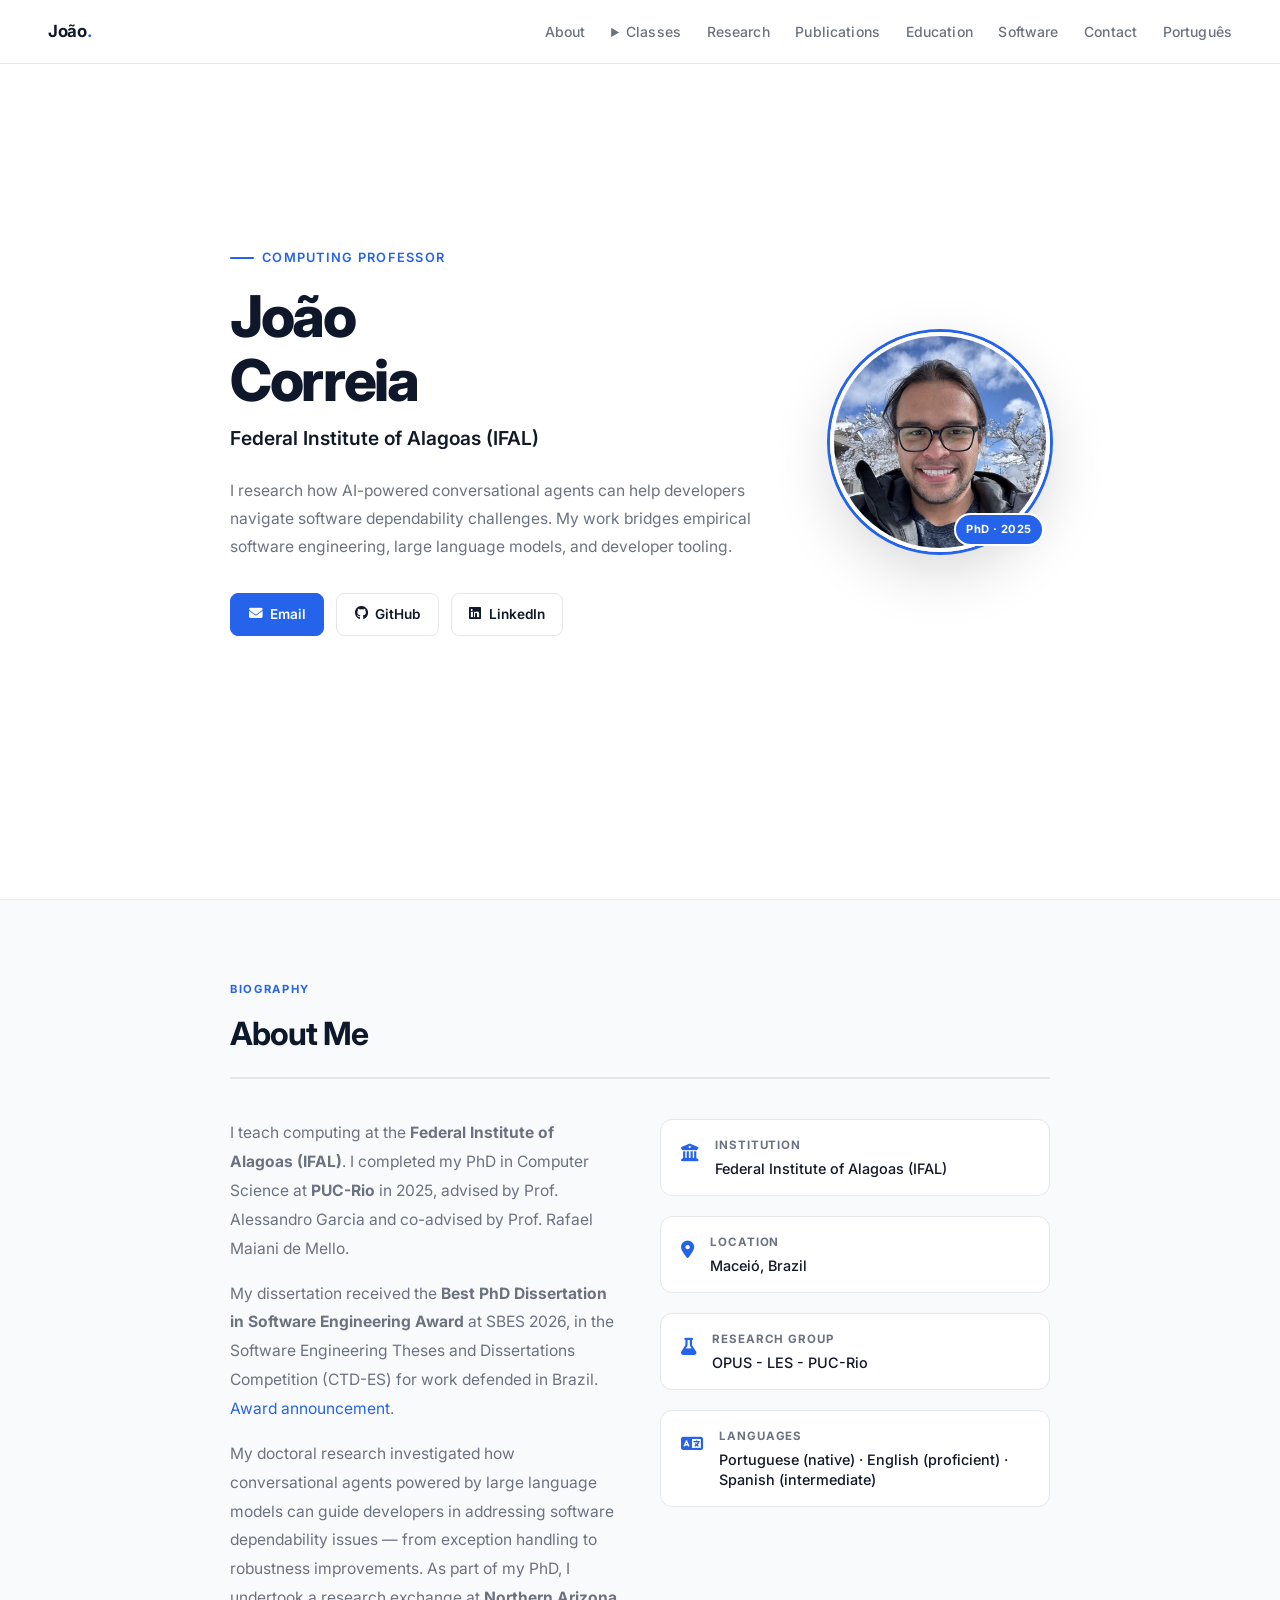
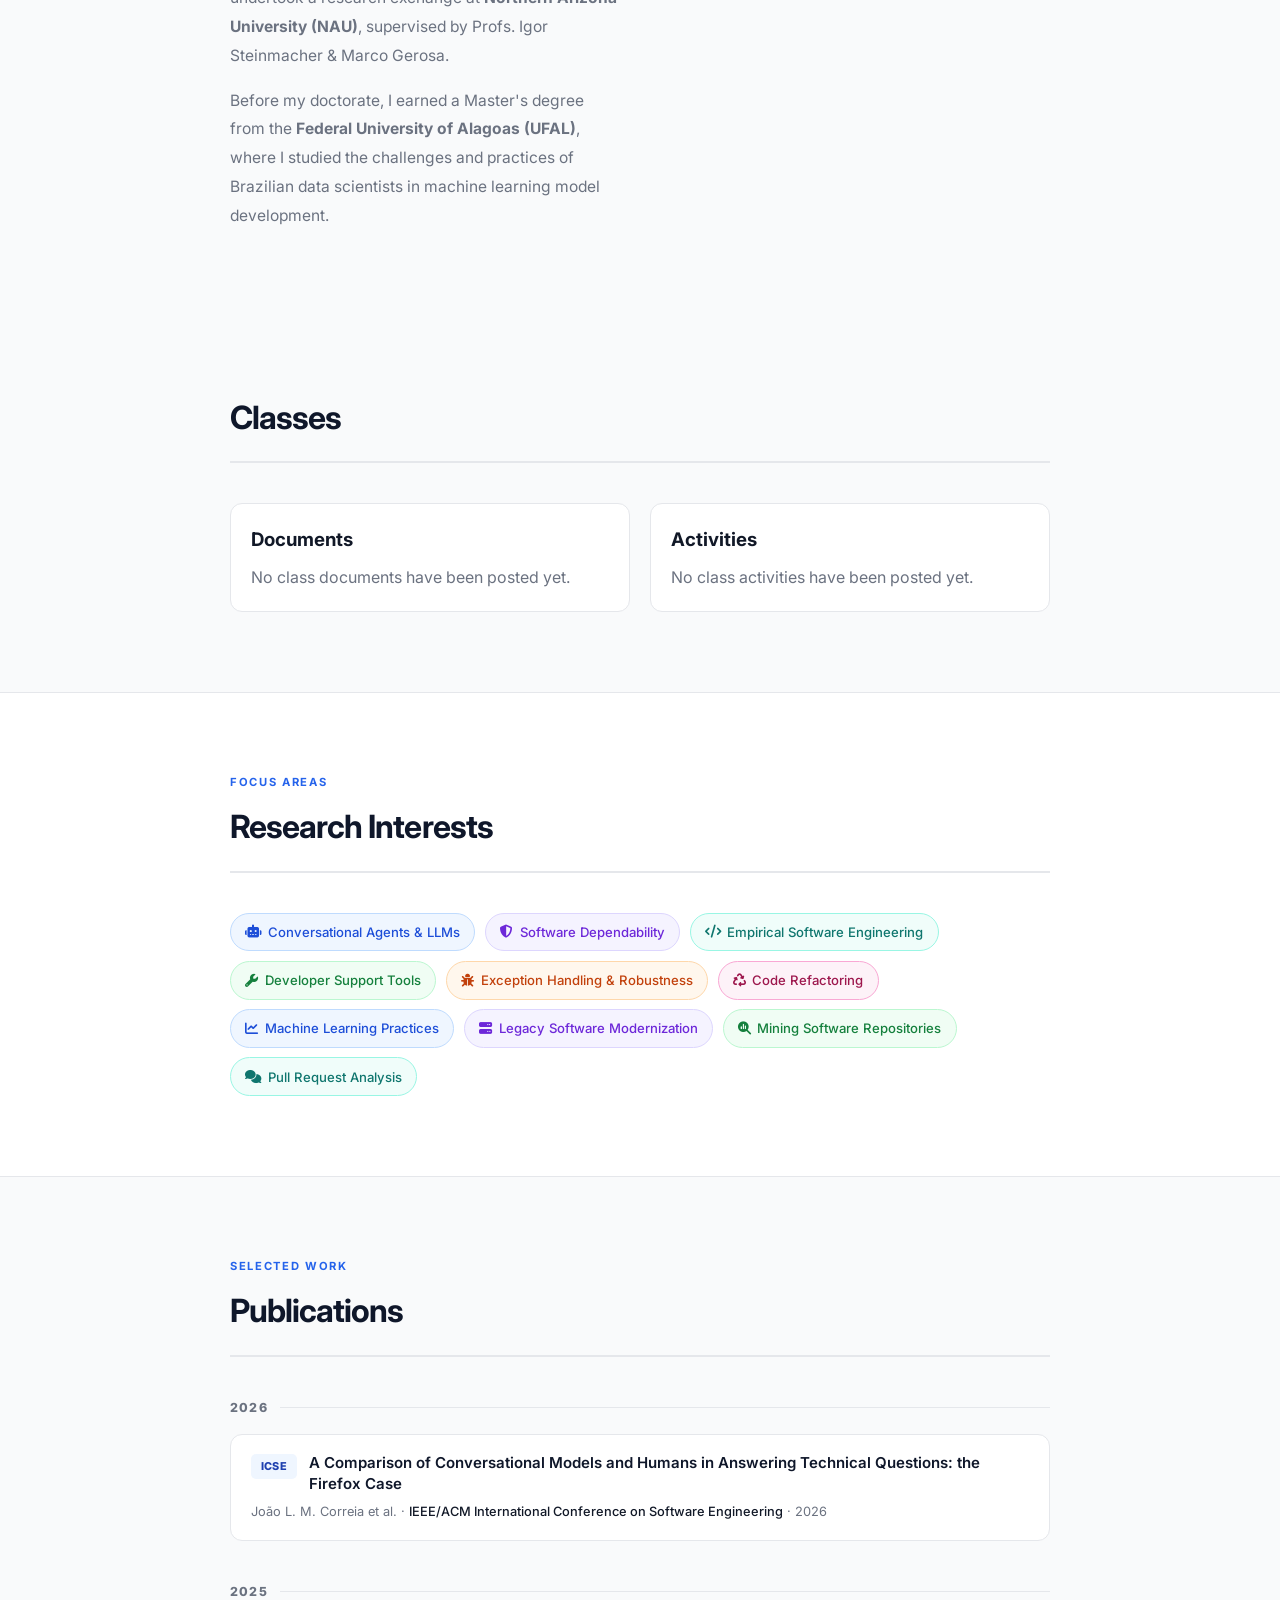
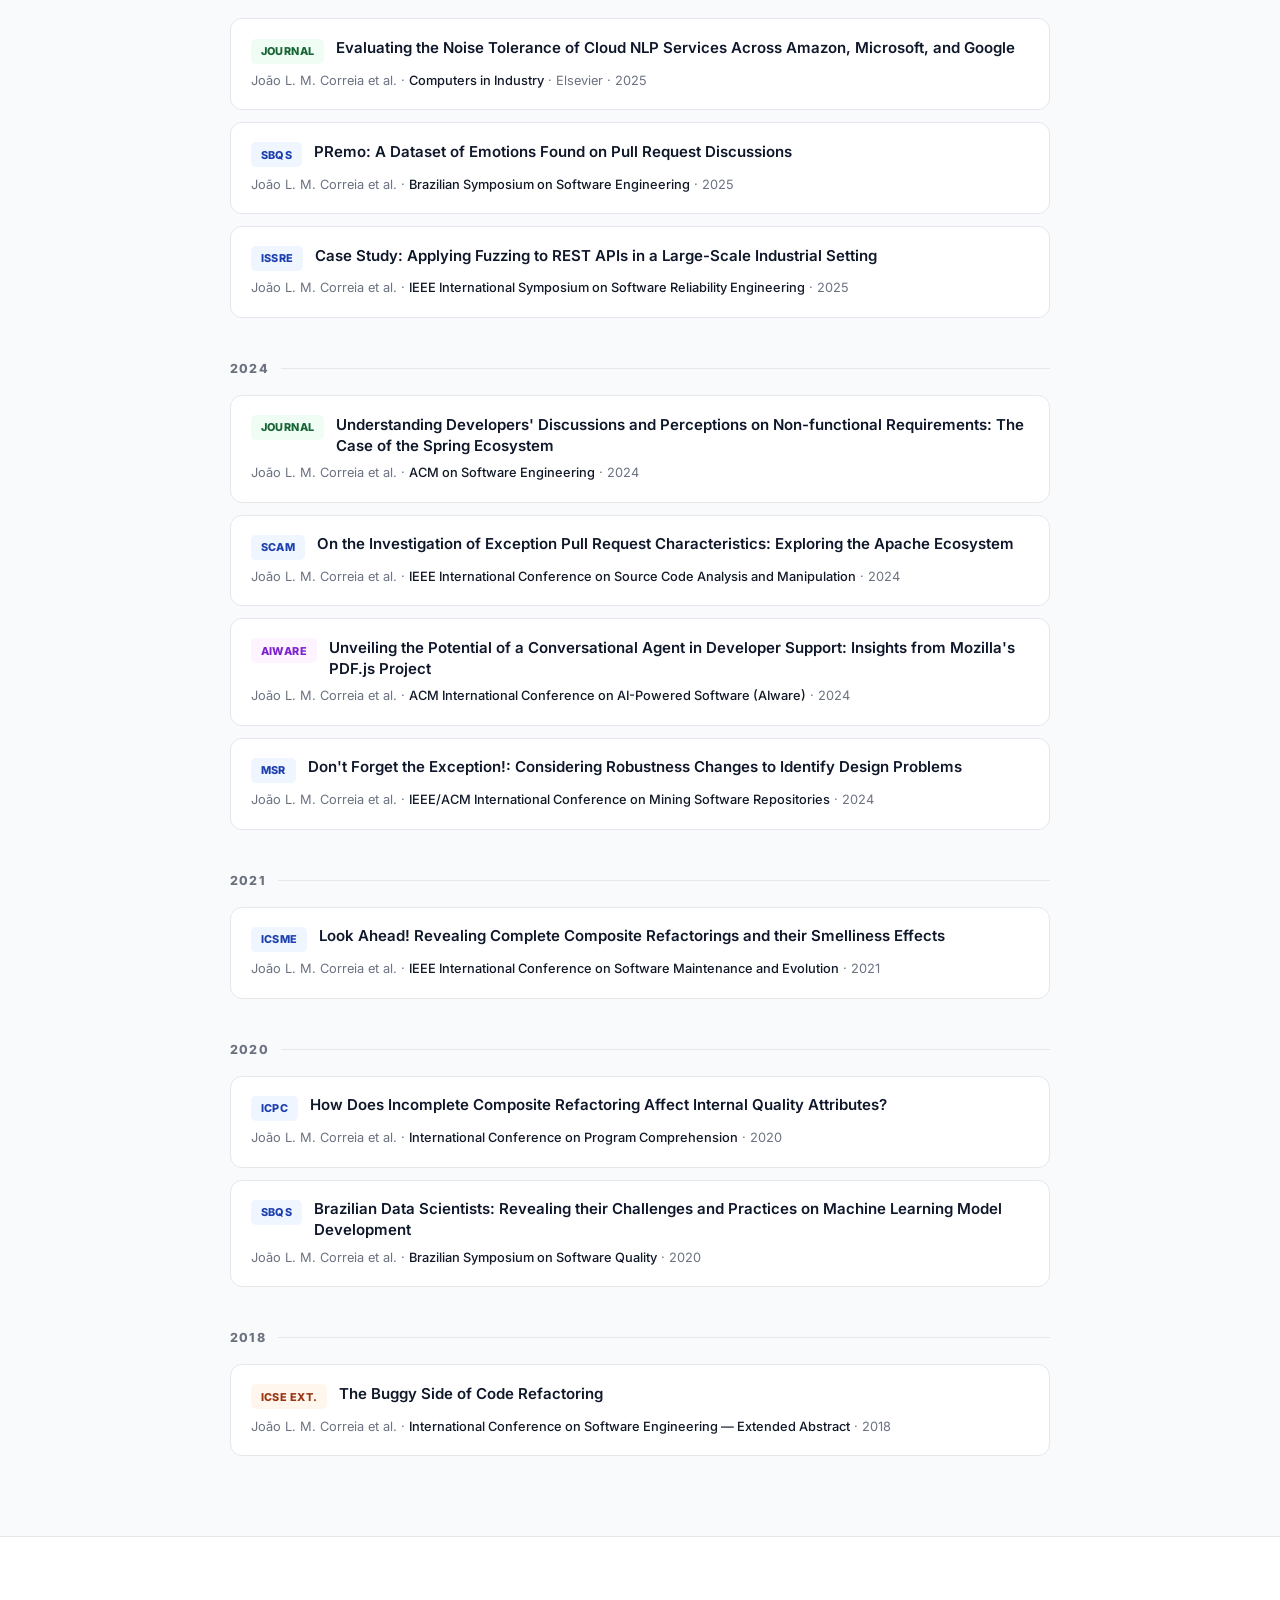
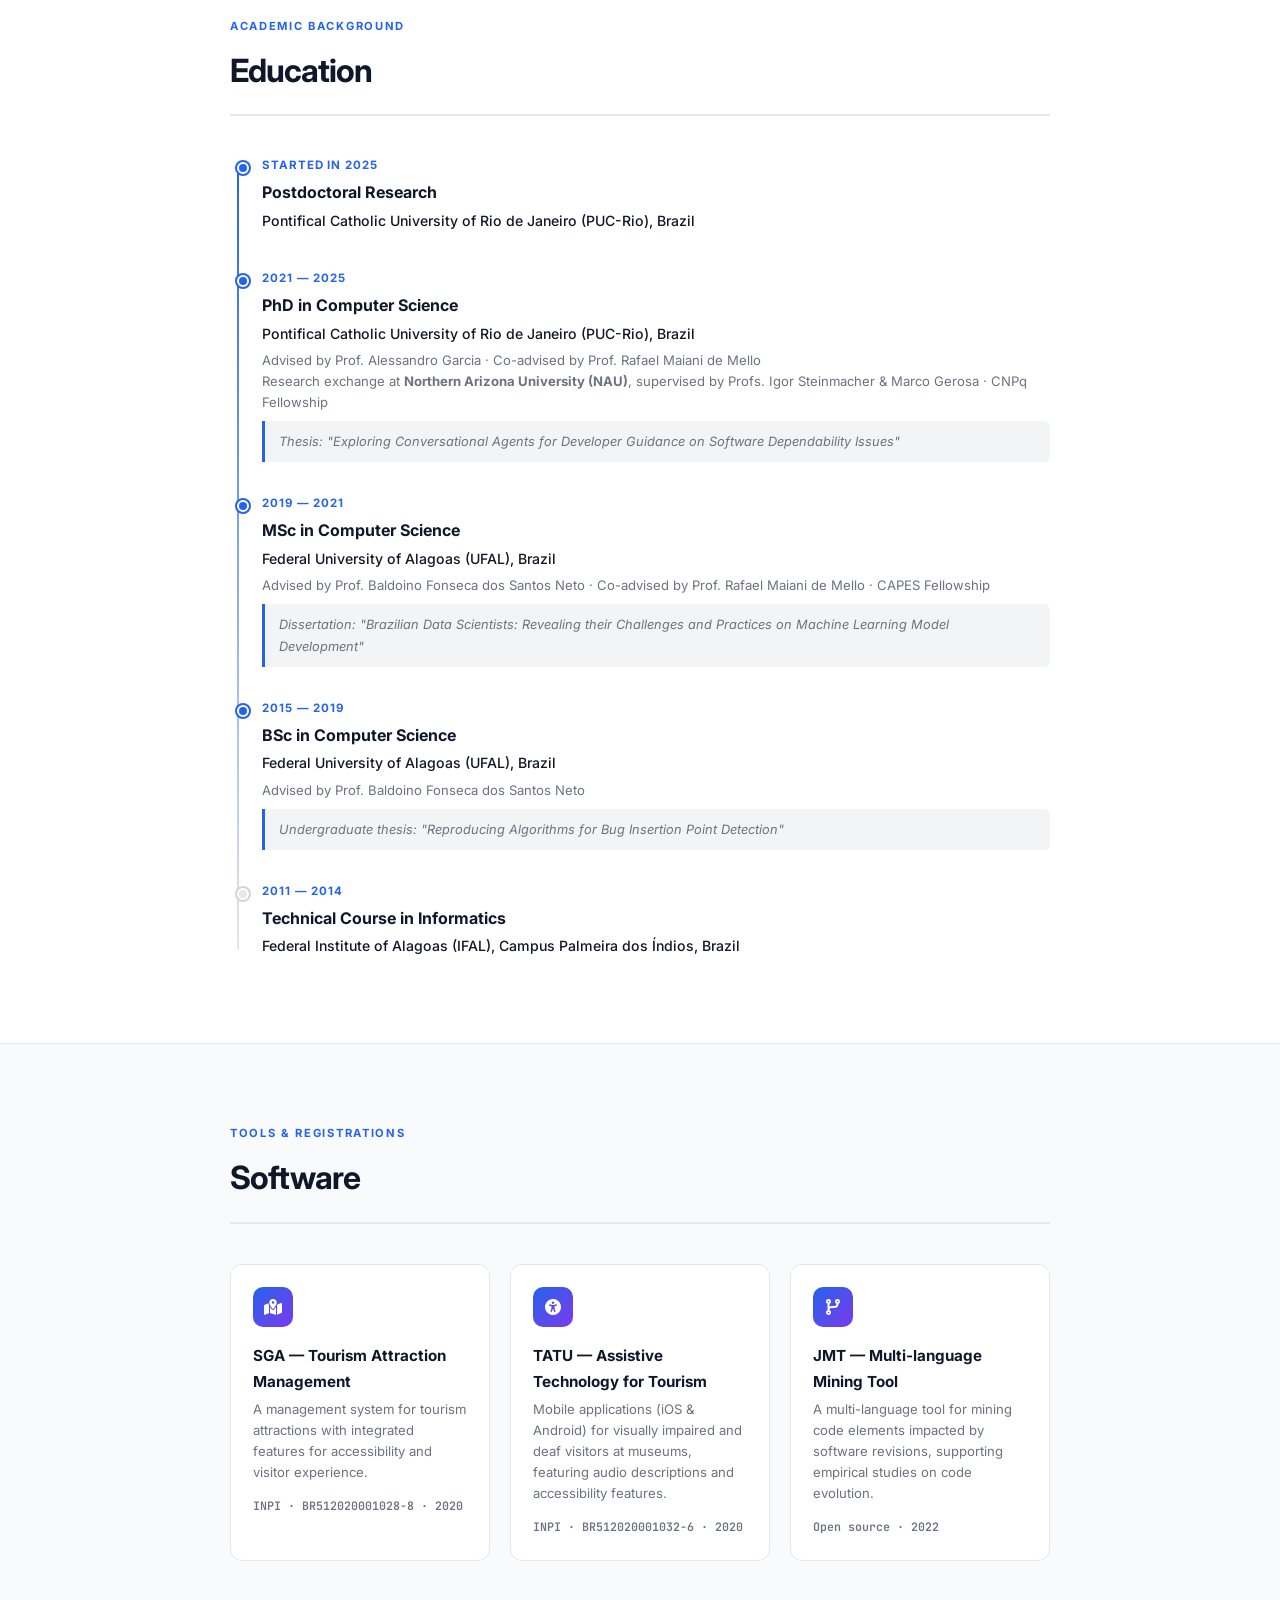
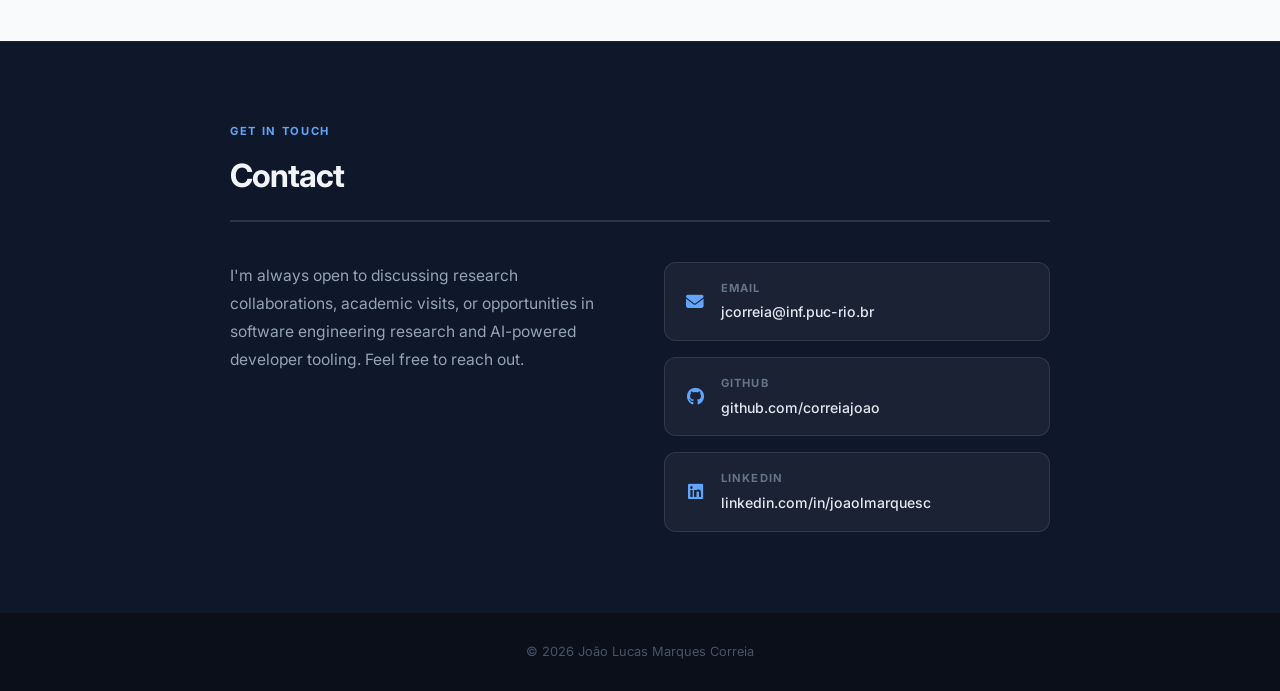
==== en/index.html @ 7d632026 "Add bilingual site, class resources, and IFAL profile" ====
<!DOCTYPE html>
<html lang="en">
<head>
  <meta charset="UTF-8" />
  <meta name="viewport" content="width=device-width, initial-scale=1.0" />
  <title>João Correia — Computing Professor at IFAL</title>
  <meta name="description" content="Computing professor at the Federal Institute of Alagoas (IFAL) and software engineering researcher." />

  <!-- Fonts -->
  <link rel="preconnect" href="https://fonts.googleapis.com" />
  <link rel="preconnect" href="https://fonts.gstatic.com" crossorigin />
  <link href="https://fonts.googleapis.com/css2?family=Inter:wght@300;400;500;600;700&amp;family=JetBrains+Mono:wght@400;500&amp;display=swap" rel="stylesheet" />

  <!-- Icons -->
  <link rel="stylesheet" href="https://cdnjs.cloudflare.com/ajax/libs/font-awesome/6.5.1/css/all.min.css" />

  <link rel="stylesheet" href="../site.css" />
  <link rel="alternate" hreflang="pt-BR" href="../" />
  <link rel="alternate" hreflang="en" href="./" />
  <link rel="alternate" hreflang="x-default" href="../" />
</head>
<body>

  <!-- ── Navigation ────────────────────────────────────────────── -->
  <nav aria-label="Main navigation">
    <div class="nav-logo">João<span>.</span></div>
    <ul class="nav-links" id="navLinks">
      <li><a href="#about">About</a></li>
      <li>
        <details class="classes-menu" id="classesMenu">
          <summary>Classes</summary>
          <ul class="classes-submenu">
            <li><a href="#documents">Documents</a></li>
            <li><a href="#activities">Activities</a></li>
          </ul>
        </details>
      </li>
      <li><a href="#research">Research</a></li>
      <li><a href="#publications">Publications</a></li>
      <li><a href="#education">Education</a></li>
      <li><a href="#software">Software</a></li>
      <li><a href="#contact">Contact</a></li>
      <li><a href="../" id="languageSwitch" hreflang="pt-BR" lang="pt-BR">Português</a></li>
    </ul>
    <button type="button" class="nav-toggle" id="navToggle" aria-label="Toggle menu" aria-expanded="false" aria-controls="navLinks">
      <span aria-hidden="true">☰</span>
    </button>
  </nav>

  <!-- ── Hero ──────────────────────────────────────────────────── -->
  <section id="hero">
    <div class="hero-inner">
      <div class="hero-content">
        <div class="hero-eyebrow">Computing Professor</div>
        <h1 class="hero-name">João<br/>Correia</h1>
        <p class="hero-title">
          <strong>Federal Institute of Alagoas (IFAL)</strong>
        </p>
        <p class="hero-bio">
          I research how AI-powered conversational agents can help developers
          navigate software dependability challenges. My work bridges empirical
          software engineering, large language models, and developer tooling.
        </p>
        <div class="hero-links">
          <a href="mailto:jcorreia@inf.puc-rio.br" class="btn btn-primary">
            <i class="fa-solid fa-envelope"></i> Email
          </a>
          <a href="https://github.com/correiajoao" class="btn btn-ghost" target="_blank" rel="noopener">
            <i class="fa-brands fa-github"></i> GitHub
          </a>
          <a href="https://www.linkedin.com/in/joaolmarquesc/" class="btn btn-ghost" target="_blank" rel="noopener">
            <i class="fa-brands fa-linkedin"></i> LinkedIn
          </a>
        </div>
      </div>

      <div class="hero-photo-wrap">
        <img
          src="../images/profile.jpeg"
          alt="João Correia"
          class="hero-photo"
          width="220" height="220"
        />
        <span class="hero-badge">PhD · 2025</span>
      </div>
    </div>
  </section>

  <!-- ── About ─────────────────────────────────────────────────── -->
  <section id="about">
    <div class="container">
      <p class="section-label">Biography</p>
      <h2 class="section-title">About Me</h2>
      <div class="about-grid">
        <div class="about-text">
          <p>
            I teach computing at the <strong>Federal Institute of Alagoas (IFAL)</strong>.
            I completed my PhD in Computer Science at <strong>PUC-Rio</strong> in 2025,
            advised by Prof. Alessandro Garcia and co-advised by Prof. Rafael Maiani de Mello.
          </p>
          <p>
            My dissertation received the <strong>Best PhD Dissertation in Software Engineering Award</strong> at SBES 2026, in the Software Engineering Theses and Dissertations Competition (CTD-ES) for work defended in Brazil.
            <a href="https://www.ppgi.ufrj.br/2026/09/13/destaques-no-congresso-brasileiro-de-engenharia-de-software/">Award announcement</a>.
          </p>
          <p>
            My doctoral research investigated how conversational agents powered by
            large language models can guide developers in addressing software
            dependability issues — from exception handling to robustness
            improvements. As part of my PhD, I undertook a research exchange at
            <strong>Northern Arizona University (NAU)</strong>, supervised by
            Profs. Igor Steinmacher &amp; Marco Gerosa.
          </p>
          <p>
            Before my doctorate, I earned a Master's degree from the
            <strong>Federal University of Alagoas (UFAL)</strong>, where I studied
            the challenges and practices of Brazilian data scientists in machine
            learning model development.
          </p>
        </div>

        <div class="about-facts">
          <div class="fact-row">
            <div class="fact-icon"><i class="fa-solid fa-building-columns"></i></div>
            <div>
              <div class="fact-label">Institution</div>
              <div class="fact-value">Federal Institute of Alagoas (IFAL)</div>
            </div>
          </div>
          <div class="fact-row">
            <div class="fact-icon"><i class="fa-solid fa-location-dot"></i></div>
            <div>
              <div class="fact-label">Location</div>
              <div class="fact-value">Maceió, Brazil</div>
            </div>
          </div>
          <div class="fact-row">
            <div class="fact-icon"><i class="fa-solid fa-flask"></i></div>
            <div>
              <div class="fact-label">Research Group</div>
              <div class="fact-value">OPUS - LES - PUC-Rio</div>
            </div>
          </div>
          <div class="fact-row">
            <div class="fact-icon"><i class="fa-solid fa-language"></i></div>
            <div>
              <div class="fact-label">Languages</div>
              <div class="fact-value">Portuguese (native) · English (proficient) · Spanish (intermediate)</div>
            </div>
          </div>
        </div>
      </div>
    </div>
  </section>

  <section id="classes">
    <div class="container">
      <h2 class="section-title">Classes</h2>
      <div class="class-resources">
        <article id="documents">
          <h3>Documents</h3>
          <p>No class documents have been posted yet.</p>
        </article>
        <article id="activities">
          <h3>Activities</h3>
          <p>No class activities have been posted yet.</p>
        </article>
      </div>
    </div>
  </section>

  <!-- ── Research Interests ────────────────────────────────────── -->
  <section id="research">
    <div class="container">
      <p class="section-label">Focus Areas</p>
      <h2 class="section-title">Research Interests</h2>
      <div class="tags-wrap">
        <span class="tag tag-blue"><i class="fa-solid fa-robot"></i> Conversational Agents &amp; LLMs</span>
        <span class="tag tag-purple"><i class="fa-solid fa-shield-halved"></i> Software Dependability</span>
        <span class="tag tag-teal"><i class="fa-solid fa-code"></i> Empirical Software Engineering</span>
        <span class="tag tag-green"><i class="fa-solid fa-wrench"></i> Developer Support Tools</span>
        <span class="tag tag-orange"><i class="fa-solid fa-bug"></i> Exception Handling &amp; Robustness</span>
        <span class="tag tag-pink"><i class="fa-solid fa-recycle"></i> Code Refactoring</span>
        <span class="tag tag-blue"><i class="fa-solid fa-chart-line"></i> Machine Learning Practices</span>
        <span class="tag tag-purple"><i class="fa-solid fa-server"></i> Legacy Software Modernization</span>
        <span class="tag tag-green"><i class="fa-solid fa-magnifying-glass-chart"></i> Mining Software Repositories</span>
        <span class="tag tag-teal"><i class="fa-solid fa-comments"></i> Pull Request Analysis</span>
      </div>
    </div>
  </section>

  <!-- ── Publications ──────────────────────────────────────────── -->
  <section id="publications">
    <div class="container">
      <p class="section-label">Selected Work</p>
      <h2 class="section-title">Publications</h2>

      <!-- 2026 -->
      <div class="pub-year-group">
        <div class="pub-year">2026</div>

        <div class="pub-item">
          <div class="pub-header">
            <span class="pub-venue-badge badge-conf">ICSE</span>
            <div class="pub-title">A Comparison of Conversational Models and Humans in Answering Technical Questions: the Firefox Case</div>
          </div>
          <div class="pub-meta">
            João L. M. Correia et al. ·
            <em>IEEE/ACM International Conference on Software Engineering</em> · 2026
          </div>
        </div>
      </div>

      <!-- 2025 -->
      <div class="pub-year-group">
        <div class="pub-year">2025</div>

        <div class="pub-item">
          <div class="pub-header">
            <span class="pub-venue-badge badge-journal">Journal</span>
            <div class="pub-title">Evaluating the Noise Tolerance of Cloud NLP Services Across Amazon, Microsoft, and Google</div>
          </div>
          <div class="pub-meta">
            João L. M. Correia et al. ·
            <em>Computers in Industry</em> · Elsevier · 2025
          </div>
        </div>

        <div class="pub-item">
          <div class="pub-header">
            <span class="pub-venue-badge badge-conf">SBQS</span>
            <div class="pub-title">PRemo: A Dataset of Emotions Found on Pull Request Discussions</div>
          </div>
          <div class="pub-meta">
            João L. M. Correia et al. ·
            <em>Brazilian Symposium on Software Engineering</em> · 2025
          </div>
        </div>

        <div class="pub-item">
          <div class="pub-header">
            <span class="pub-venue-badge badge-conf">ISSRE</span>
            <div class="pub-title">Case Study: Applying Fuzzing to REST APIs in a Large-Scale Industrial Setting</div>
          </div>
          <div class="pub-meta">
            João L. M. Correia et al. ·
            <em>IEEE International Symposium on Software Reliability Engineering</em> · 2025
          </div>
        </div>
      </div>

      <!-- 2024 -->
      <div class="pub-year-group">
        <div class="pub-year">2024</div>

        <div class="pub-item">
          <div class="pub-header">
            <span class="pub-venue-badge badge-journal">Journal</span>
            <div class="pub-title">Understanding Developers' Discussions and Perceptions on Non-functional Requirements: The Case of the Spring Ecosystem</div>
          </div>
          <div class="pub-meta">
            João L. M. Correia et al. ·
            <em>ACM on Software Engineering</em> · 2024
          </div>
        </div>

        <div class="pub-item">
          <div class="pub-header">
            <span class="pub-venue-badge badge-conf">SCAM</span>
            <div class="pub-title">On the Investigation of Exception Pull Request Characteristics: Exploring the Apache Ecosystem</div>
          </div>
          <div class="pub-meta">
            João L. M. Correia et al. ·
            <em>IEEE International Conference on Source Code Analysis and Manipulation</em> · 2024
          </div>
        </div>

        <div class="pub-item">
          <div class="pub-header">
            <span class="pub-venue-badge badge-workshop">AIware</span>
            <div class="pub-title">Unveiling the Potential of a Conversational Agent in Developer Support: Insights from Mozilla's PDF.js Project</div>
          </div>
          <div class="pub-meta">
            João L. M. Correia et al. ·
            <em>ACM International Conference on AI-Powered Software (AIware)</em> · 2024
          </div>
        </div>

        <div class="pub-item">
          <div class="pub-header">
            <span class="pub-venue-badge badge-conf">MSR</span>
            <div class="pub-title">Don't Forget the Exception!: Considering Robustness Changes to Identify Design Problems</div>
          </div>
          <div class="pub-meta">
            João L. M. Correia et al. ·
            <em>IEEE/ACM International Conference on Mining Software Repositories</em> · 2024
          </div>
        </div>
      </div>

      <!-- 2021 -->
      <div class="pub-year-group">
        <div class="pub-year">2021</div>

        <div class="pub-item">
          <div class="pub-header">
            <span class="pub-venue-badge badge-conf">ICSME</span>
            <div class="pub-title">Look Ahead! Revealing Complete Composite Refactorings and their Smelliness Effects</div>
          </div>
          <div class="pub-meta">
            João L. M. Correia et al. ·
            <em>IEEE International Conference on Software Maintenance and Evolution</em> · 2021
          </div>
        </div>
      </div>

      <!-- 2020 -->
      <div class="pub-year-group">
        <div class="pub-year">2020</div>

        <div class="pub-item">
          <div class="pub-header">
            <span class="pub-venue-badge badge-conf">ICPC</span>
            <div class="pub-title">How Does Incomplete Composite Refactoring Affect Internal Quality Attributes?</div>
          </div>
          <div class="pub-meta">
            João L. M. Correia et al. ·
            <em>International Conference on Program Comprehension</em> · 2020
          </div>
        </div>

        <div class="pub-item">
          <div class="pub-header">
            <span class="pub-venue-badge badge-conf">SBQS</span>
            <div class="pub-title">Brazilian Data Scientists: Revealing their Challenges and Practices on Machine Learning Model Development</div>
          </div>
          <div class="pub-meta">
            João L. M. Correia et al. ·
            <em>Brazilian Symposium on Software Quality</em> · 2020
          </div>
        </div>
      </div>

      <!-- 2018 -->
      <div class="pub-year-group">
        <div class="pub-year">2018</div>

        <div class="pub-item">
          <div class="pub-header">
            <span class="pub-venue-badge badge-ext">ICSE ext.</span>
            <div class="pub-title">The Buggy Side of Code Refactoring</div>
          </div>
          <div class="pub-meta">
            João L. M. Correia et al. ·
            <em>International Conference on Software Engineering — Extended Abstract</em> · 2018
          </div>
        </div>
      </div>

    </div>
  </section>

  <!-- ── Education ─────────────────────────────────────────────── -->
  <section id="education">
    <div class="container">
      <p class="section-label">Academic Background</p>
      <h2 class="section-title">Education</h2>
      <div class="timeline">

        <div class="tl-item">
          <div class="tl-dot"></div>
          <div class="tl-period">Started in 2025</div>
          <div class="tl-degree">Postdoctoral Research</div>
          <div class="tl-institution">Pontifical Catholic University of Rio de Janeiro (PUC-Rio), Brazil</div>
        </div>

        <div class="tl-item">
          <div class="tl-dot"></div>
          <div class="tl-period">2021 — 2025</div>
          <div class="tl-degree">PhD in Computer Science</div>
          <div class="tl-institution">Pontifical Catholic University of Rio de Janeiro (PUC-Rio), Brazil</div>
          <div class="tl-detail">
            Advised by Prof. Alessandro Garcia · Co-advised by Prof. Rafael Maiani de Mello<br/>
            Research exchange at <strong>Northern Arizona University (NAU)</strong>, supervised by Profs. Igor Steinmacher &amp; Marco Gerosa · CNPq Fellowship
          </div>
          <div class="tl-thesis">
            Thesis: "Exploring Conversational Agents for Developer Guidance on Software Dependability Issues"
          </div>
        </div>

        <div class="tl-item">
          <div class="tl-dot"></div>
          <div class="tl-period">2019 — 2021</div>
          <div class="tl-degree">MSc in Computer Science</div>
          <div class="tl-institution">Federal University of Alagoas (UFAL), Brazil</div>
          <div class="tl-detail">
            Advised by Prof. Baldoino Fonseca dos Santos Neto · Co-advised by Prof. Rafael Maiani de Mello · CAPES Fellowship
          </div>
          <div class="tl-thesis">
            Dissertation: "Brazilian Data Scientists: Revealing their Challenges and Practices on Machine Learning Model Development"
          </div>
        </div>

        <div class="tl-item">
          <div class="tl-dot"></div>
          <div class="tl-period">2015 — 2019</div>
          <div class="tl-degree">BSc in Computer Science</div>
          <div class="tl-institution">Federal University of Alagoas (UFAL), Brazil</div>
          <div class="tl-detail">
            Advised by Prof. Baldoino Fonseca dos Santos Neto
          </div>
          <div class="tl-thesis">
            Undergraduate thesis: "Reproducing Algorithms for Bug Insertion Point Detection"
          </div>
        </div>

        <div class="tl-item">
          <div class="tl-dot secondary"></div>
          <div class="tl-period">2011 — 2014</div>
          <div class="tl-degree">Technical Course in Informatics</div>
          <div class="tl-institution">Federal Institute of Alagoas (IFAL), Campus Palmeira dos Índios, Brazil</div>
        </div>

      </div>
    </div>
  </section>

  <!-- ── Software ───────────────────────────────────────────────── -->
  <section id="software">
    <div class="container">
      <p class="section-label">Tools &amp; Registrations</p>
      <h2 class="section-title">Software</h2>
      <div class="software-grid">

        <div class="sw-card">
          <div class="sw-icon"><i class="fa-solid fa-map-location-dot"></i></div>
          <div class="sw-name">SGA — Tourism Attraction Management</div>
          <div class="sw-desc">
            A management system for tourism attractions with integrated features
            for accessibility and visitor experience.
          </div>
          <div class="sw-meta">INPI · BR512020001028-8 · 2020</div>
        </div>

        <div class="sw-card">
          <div class="sw-icon"><i class="fa-solid fa-universal-access"></i></div>
          <div class="sw-name">TATU — Assistive Technology for Tourism</div>
          <div class="sw-desc">
            Mobile applications (iOS &amp; Android) for visually impaired and deaf
            visitors at museums, featuring audio descriptions and accessibility features.
          </div>
          <div class="sw-meta">INPI · BR512020001032-6 · 2020</div>
        </div>

        <div class="sw-card">
          <div class="sw-icon"><i class="fa-solid fa-code-branch"></i></div>
          <div class="sw-name">JMT — Multi-language Mining Tool</div>
          <div class="sw-desc">
            A multi-language tool for mining code elements impacted by software
            revisions, supporting empirical studies on code evolution.
          </div>
          <div class="sw-meta">Open source · 2022</div>
        </div>

      </div>
    </div>
  </section>

  <!-- ── Contact ────────────────────────────────────────────────── -->
  <section id="contact">
    <div class="container">
      <p class="section-label">Get in Touch</p>
      <h2 class="section-title">Contact</h2>
      <div class="contact-grid">
        <div class="contact-intro">
          <p>
            I'm always open to discussing research collaborations, academic
            visits, or opportunities in software engineering research and
            AI-powered developer tooling. Feel free to reach out.
          </p>
        </div>

        <div class="contact-links">
          <a href="mailto:jcorreia@inf.puc-rio.br" class="contact-link">
            <i class="fa-solid fa-envelope"></i>
            <div>
              <div class="contact-link-label">Email</div>
              <div class="contact-link-value">jcorreia@inf.puc-rio.br</div>
            </div>
          </a>
          <a href="https://github.com/correiajoao" class="contact-link" target="_blank" rel="noopener">
            <i class="fa-brands fa-github"></i>
            <div>
              <div class="contact-link-label">GitHub</div>
              <div class="contact-link-value">github.com/correiajoao</div>
            </div>
          </a>
          <a href="https://www.linkedin.com/in/joaolmarquesc/" class="contact-link" target="_blank" rel="noopener">
            <i class="fa-brands fa-linkedin"></i>
            <div>
              <div class="contact-link-label">LinkedIn</div>
              <div class="contact-link-value">linkedin.com/in/joaolmarquesc</div>
            </div>
          </a>
        </div>
      </div>
    </div>
  </section>

  <!-- ── Footer ─────────────────────────────────────────────────── -->
  <footer>
    <p>&copy; 2026 João Lucas Marques Correia</p>
  </footer>

  <script src="../class-links.js" defer></script>
  <script src="../site.js" defer></script>
</body>
</html>
---- site.css ----
/* ─── Reset & Base ─────────────────────────────────────────── */
*, *::before, *::after { box-sizing: border-box; margin: 0; padding: 0; }

:root {
  --bg:        #f9fafb;
  --surface:   #ffffff;
  --border:    #e5e7eb;
  --navy:      #0f172a;
  --navy-mid:  #1e3a5f;
  --accent:    #2563eb;
  --accent-2:  #7c3aed;
  --text:      #111827;
  --muted:     #6b7280;
  --light:     #f3f4f6;
  --radius:    12px;
  --nav-h:     64px;
  --max-w:     900px;
  --transition: 0.2s ease;
}

html { scroll-behavior: smooth; font-size: 16px; }

body {
  font-family: 'Inter', system-ui, sans-serif;
  background: var(--bg);
  color: var(--text);
  line-height: 1.7;
  -webkit-font-smoothing: antialiased;
}

a { color: var(--accent); text-decoration: none; transition: color var(--transition); }
a:hover { color: var(--accent-2); }

img { max-width: 100%; display: block; }

/* ─── Nav ───────────────────────────────────────────────────── */
nav {
  position: fixed;
  top: 0; left: 0; right: 0;
  z-index: 100;
  height: var(--nav-h);
  background: rgba(255,255,255,0.92);
  backdrop-filter: blur(12px);
  -webkit-backdrop-filter: blur(12px);
  border-bottom: 1px solid var(--border);
  display: flex;
  align-items: center;
  justify-content: space-between;
  padding: 0 clamp(1.25rem, 5vw, 3rem);
}

.nav-logo {
  font-weight: 700;
  font-size: 1.05rem;
  color: var(--navy);
  letter-spacing: -0.02em;
}
.nav-logo span { color: var(--accent); }

.nav-links {
  display: flex;
  align-items: center;
  gap: clamp(0.75rem, 2vw, 2rem);
  list-style: none;
}
.nav-links a,
.classes-menu summary {
  color: var(--muted);
  font-size: 0.875rem;
  font-weight: 500;
  letter-spacing: 0.01em;
  transition: color var(--transition);
}
.nav-links a:hover,
.classes-menu summary:hover,
.classes-menu summary.active,
.nav-links a.active { color: var(--navy); }

.nav-toggle {
  display: none;
  background: none;
  border: none;
  padding: 0.5rem;
  cursor: pointer;
  color: var(--navy);
  font-size: 1.25rem;
}

.classes-menu { position: relative; }
.classes-menu summary { cursor: pointer; }

.classes-submenu {
  position: absolute;
  top: 100%;
  left: 0;
  min-width: 10rem;
  padding: 0.5rem;
  list-style: none;
  background: var(--surface);
  border: 1px solid var(--border);
  border-radius: 8px;
  box-shadow: 0 8px 24px rgba(0,0,0,0.1);
}

.classes-submenu a { display: block; padding: 0.4rem 0.6rem; }

.class-resources {
  display: grid;
  grid-template-columns: repeat(auto-fit, minmax(min(100%, 16rem), 1fr));
  gap: 1.25rem;
}

.class-resources article {
  padding: 1.25rem;
  background: var(--surface);
  border: 1px solid var(--border);
  border-radius: var(--radius);
  overflow-wrap: anywhere;
}

.class-resources h3 { margin-bottom: 0.5rem; }
.class-resources p { color: var(--muted); }
.class-resources ul { padding-left: 1.25rem; }
.class-resources a { text-decoration: underline; }

@media (prefers-reduced-motion: reduce) {
  html { scroll-behavior: auto; }
}

/* ─── Layout ────────────────────────────────────────────────── */
.container {
  max-width: var(--max-w);
  margin: 0 auto;
  padding: 0 clamp(1.25rem, 5vw, 2.5rem);
}

section { padding: 5rem 0; }
section[id], #documents, #activities { scroll-margin-top: calc(var(--nav-h) + 1rem); }
section:first-of-type { padding-top: calc(var(--nav-h) + 4rem); }

.section-label {
  font-size: 0.7rem;
  font-weight: 700;
  letter-spacing: 0.15em;
  text-transform: uppercase;
  color: var(--accent);
  margin-bottom: 0.5rem;
}

.section-title {
  font-size: clamp(1.6rem, 3vw, 2rem);
  font-weight: 700;
  color: var(--navy);
  letter-spacing: -0.03em;
  margin-bottom: 2.5rem;
  padding-bottom: 1rem;
  border-bottom: 2px solid var(--border);
}

/* ─── Hero ──────────────────────────────────────────────────── */
#hero {
  min-height: 100svh;
  display: flex;
  align-items: center;
  padding-top: var(--nav-h);
  background: var(--surface);
  border-bottom: 1px solid var(--border);
}

.hero-inner {
  display: grid;
  grid-template-columns: 1fr auto;
  gap: 3rem;
  align-items: center;
  width: 100%;
  max-width: var(--max-w);
  margin: 0 auto;
  padding: 0 clamp(1.25rem, 5vw, 2.5rem);
}

.hero-eyebrow {
  display: flex;
  align-items: center;
  gap: 0.5rem;
  font-size: 0.8rem;
  font-weight: 600;
  letter-spacing: 0.1em;
  text-transform: uppercase;
  color: var(--accent);
  margin-bottom: 1rem;
}
.hero-eyebrow::before {
  content: '';
  display: block;
  width: 24px;
  height: 2px;
  background: var(--accent);
  border-radius: 2px;
}

.hero-name {
  font-size: clamp(2.4rem, 6vw, 3.6rem);
  font-weight: 800;
  color: var(--navy);
  letter-spacing: -0.04em;
  line-height: 1.1;
  margin-bottom: 0.75rem;
}

.hero-title {
  font-size: clamp(1rem, 2.5vw, 1.2rem);
  font-weight: 400;
  color: var(--muted);
  margin-bottom: 1.5rem;
  line-height: 1.5;
}
.hero-title strong { color: var(--text); font-weight: 600; }

.hero-bio {
  font-size: 0.975rem;
  color: var(--muted);
  max-width: 540px;
  line-height: 1.8;
  margin-bottom: 2rem;
}

.hero-links {
  display: flex;
  flex-wrap: wrap;
  gap: 0.75rem;
}

.btn {
  display: inline-flex;
  align-items: center;
  gap: 0.45rem;
  padding: 0.55rem 1.1rem;
  border-radius: 8px;
  font-size: 0.85rem;
  font-weight: 600;
  transition: all var(--transition);
  cursor: pointer;
  text-decoration: none;
  border: 1.5px solid transparent;
}

.btn-primary {
  background: var(--accent);
  color: #fff;
  border-color: var(--accent);
}
.btn-primary:hover {
  background: #1d4ed8;
  border-color: #1d4ed8;
  color: #fff;
  transform: translateY(-1px);
  box-shadow: 0 4px 14px rgba(37,99,235,0.35);
}

.btn-ghost {
  background: transparent;
  color: var(--text);
  border-color: var(--border);
}
.btn-ghost:hover {
  background: var(--light);
  border-color: #d1d5db;
  color: var(--navy);
  transform: translateY(-1px);
}

/* Profile photo */
.hero-photo-wrap {
  position: relative;
}

.hero-photo {
  width: clamp(160px, 22vw, 220px);
  height: clamp(160px, 22vw, 220px);
  border-radius: 50%;
  object-fit: cover;
  object-position: center 25%;
  border: 4px solid var(--surface);
  box-shadow: 0 0 0 3px var(--accent), 0 20px 60px rgba(0,0,0,0.15);
}

.hero-badge {
  position: absolute;
  bottom: 6px;
  right: 6px;
  background: var(--accent);
  color: #fff;
  border-radius: 999px;
  padding: 0.3rem 0.65rem;
  font-size: 0.7rem;
  font-weight: 700;
  letter-spacing: 0.04em;
  border: 2px solid var(--surface);
  white-space: nowrap;
}

/* ─── About ─────────────────────────────────────────────────── */
#about { background: var(--bg); }

.about-grid {
  display: grid;
  grid-template-columns: 1fr 1fr;
  gap: 2.5rem;
}

.about-text p {
  color: var(--muted);
  font-size: 0.975rem;
  margin-bottom: 1rem;
  line-height: 1.85;
}
.about-text p:last-child { margin-bottom: 0; }

.about-facts {
  display: flex;
  flex-direction: column;
  gap: 1.25rem;
}

.fact-row {
  display: flex;
  gap: 1rem;
  align-items: flex-start;
  padding: 1rem 1.25rem;
  background: var(--surface);
  border: 1px solid var(--border);
  border-radius: var(--radius);
}

.fact-icon {
  font-size: 1.1rem;
  color: var(--accent);
  margin-top: 0.1rem;
  flex-shrink: 0;
}

.fact-label {
  font-size: 0.72rem;
  font-weight: 700;
  letter-spacing: 0.08em;
  text-transform: uppercase;
  color: var(--muted);
  margin-bottom: 0.2rem;
}

.fact-value {
  font-size: 0.9rem;
  font-weight: 500;
  color: var(--text);
  line-height: 1.4;
}

/* ─── Research Interests ─────────────────────────────────────── */
#research { background: var(--surface); border-top: 1px solid var(--border); border-bottom: 1px solid var(--border); }

.tags-wrap {
  display: flex;
  flex-wrap: wrap;
  gap: 0.6rem;
}

.tag {
  display: inline-flex;
  align-items: center;
  gap: 0.4rem;
  padding: 0.45rem 0.9rem;
  border-radius: 999px;
  font-size: 0.82rem;
  font-weight: 500;
  transition: all var(--transition);
}

.tag-blue  { background: #eff6ff; color: #1d4ed8; border: 1px solid #bfdbfe; }
.tag-purple{ background: #f5f3ff; color: #6d28d9; border: 1px solid #ddd6fe; }
.tag-green { background: #f0fdf4; color: #15803d; border: 1px solid #bbf7d0; }
.tag-orange{ background: #fff7ed; color: #c2410c; border: 1px solid #fed7aa; }
.tag-teal  { background: #f0fdfa; color: #0f766e; border: 1px solid #99f6e4; }
.tag-pink  { background: #fdf2f8; color: #9d174d; border: 1px solid #f9a8d4; }

.tag:hover { transform: translateY(-2px); box-shadow: 0 4px 12px rgba(0,0,0,0.08); }

/* ─── Publications ───────────────────────────────────────────── */
#publications { background: var(--bg); }

.pub-year-group { margin-bottom: 2.5rem; }
.pub-year-group:last-child { margin-bottom: 0; }

.pub-year {
  font-size: 0.78rem;
  font-weight: 800;
  letter-spacing: 0.1em;
  text-transform: uppercase;
  color: var(--muted);
  margin-bottom: 1rem;
  display: flex;
  align-items: center;
  gap: 0.75rem;
}
.pub-year::after {
  content: '';
  flex: 1;
  height: 1px;
  background: var(--border);
}

.pub-item {
  padding: 1.1rem 1.25rem;
  background: var(--surface);
  border: 1px solid var(--border);
  border-radius: var(--radius);
  margin-bottom: 0.75rem;
  transition: box-shadow var(--transition), border-color var(--transition);
}
.pub-item:last-child { margin-bottom: 0; }
.pub-item:hover {
  border-color: #c7d2fe;
  box-shadow: 0 4px 16px rgba(37,99,235,0.08);
}

.pub-header {
  display: flex;
  align-items: flex-start;
  gap: 0.75rem;
  margin-bottom: 0.4rem;
  flex-wrap: wrap;
}

.pub-venue-badge {
  display: inline-block;
  padding: 0.2rem 0.6rem;
  border-radius: 5px;
  font-size: 0.68rem;
  font-weight: 800;
  letter-spacing: 0.04em;
  text-transform: uppercase;
  white-space: nowrap;
  flex-shrink: 0;
  margin-top: 0.1rem;
}

.badge-conf     { background: #eff6ff; color: #1e40af; }
.badge-journal  { background: #f0fdf4; color: #166534; }
.badge-workshop { background: #fdf4ff; color: #7e22ce; }
.badge-ext      { background: #fff7ed; color: #9a3412; }

.pub-title {
  font-size: 0.94rem;
  font-weight: 600;
  color: var(--navy);
  line-height: 1.4;
  flex: 1;
}

.pub-meta {
  font-size: 0.8rem;
  color: var(--muted);
  margin-top: 0.25rem;
}
.pub-meta em { font-style: normal; font-weight: 500; color: var(--text); }

/* ─── Education ──────────────────────────────────────────────── */
#education { background: var(--surface); border-top: 1px solid var(--border); }

.timeline { position: relative; padding-left: 2rem; }
.timeline::before {
  content: '';
  position: absolute;
  left: 0.45rem;
  top: 0.5rem;
  bottom: 0.5rem;
  width: 2px;
  background: linear-gradient(to bottom, var(--accent), var(--border));
  border-radius: 2px;
}

.tl-item {
  position: relative;
  padding-bottom: 2rem;
}
.tl-item:last-child { padding-bottom: 0; }

.tl-dot {
  position: absolute;
  left: -1.55rem;
  top: 0.35rem;
  width: 12px;
  height: 12px;
  border-radius: 50%;
  background: var(--accent);
  border: 2px solid var(--surface);
  box-shadow: 0 0 0 2px var(--accent);
}

.tl-dot.secondary {
  background: var(--border);
  box-shadow: 0 0 0 2px #d1d5db;
}

.tl-period {
  font-size: 0.72rem;
  font-weight: 700;
  letter-spacing: 0.08em;
  text-transform: uppercase;
  color: var(--accent);
  margin-bottom: 0.2rem;
}

.tl-degree {
  font-size: 1rem;
  font-weight: 700;
  color: var(--navy);
  margin-bottom: 0.15rem;
}

.tl-institution {
  font-size: 0.88rem;
  font-weight: 500;
  color: var(--text);
  margin-bottom: 0.3rem;
}

.tl-detail {
  font-size: 0.82rem;
  color: var(--muted);
  line-height: 1.6;
}

.tl-thesis {
  margin-top: 0.5rem;
  padding: 0.6rem 0.85rem;
  background: var(--light);
  border-left: 3px solid var(--accent);
  border-radius: 0 6px 6px 0;
  font-size: 0.8rem;
  color: var(--muted);
  font-style: italic;
}

/* ─── Software ───────────────────────────────────────────────── */
#software { background: var(--bg); border-top: 1px solid var(--border); }

.software-grid {
  display: grid;
  grid-template-columns: repeat(auto-fill, minmax(260px, 1fr));
  gap: 1.25rem;
}

.sw-card {
  background: var(--surface);
  border: 1px solid var(--border);
  border-radius: var(--radius);
  padding: 1.4rem;
  transition: box-shadow var(--transition), border-color var(--transition), transform var(--transition);
}
.sw-card:hover {
  transform: translateY(-3px);
  border-color: #c7d2fe;
  box-shadow: 0 8px 24px rgba(37,99,235,0.1);
}

.sw-icon {
  width: 40px;
  height: 40px;
  border-radius: 10px;
  background: linear-gradient(135deg, var(--accent), var(--accent-2));
  display: flex;
  align-items: center;
  justify-content: center;
  color: #fff;
  font-size: 1rem;
  margin-bottom: 1rem;
}

.sw-name {
  font-size: 0.95rem;
  font-weight: 700;
  color: var(--navy);
  margin-bottom: 0.3rem;
}

.sw-desc {
  font-size: 0.82rem;
  color: var(--muted);
  line-height: 1.6;
  margin-bottom: 0.85rem;
}

.sw-meta {
  font-size: 0.73rem;
  font-weight: 600;
  color: var(--muted);
  font-family: 'JetBrains Mono', monospace;
}

/* ─── Contact ────────────────────────────────────────────────── */
#contact {
  background: var(--navy);
  color: #e2e8f0;
  border-top: 1px solid rgba(255,255,255,0.06);
}

#contact .section-label { color: #60a5fa; }
#contact .section-title { color: #f1f5f9; border-color: rgba(255,255,255,0.12); }

.contact-grid {
  display: grid;
  grid-template-columns: 1fr 1fr;
  gap: 3rem;
  align-items: start;
}

.contact-intro {
  font-size: 0.975rem;
  color: #94a3b8;
  line-height: 1.8;
}

.contact-links {
  display: flex;
  flex-direction: column;
  gap: 1rem;
}

.contact-link {
  display: flex;
  align-items: center;
  gap: 1rem;
  padding: 1rem 1.25rem;
  background: rgba(255,255,255,0.05);
  border: 1px solid rgba(255,255,255,0.1);
  border-radius: var(--radius);
  color: #e2e8f0;
  font-size: 0.9rem;
  transition: all var(--transition);
}
.contact-link:hover {
  background: rgba(37,99,235,0.2);
  border-color: rgba(37,99,235,0.5);
  color: #fff;
  transform: translateX(4px);
}

.contact-link i {
  font-size: 1.1rem;
  color: #60a5fa;
  width: 20px;
  text-align: center;
  flex-shrink: 0;
}

.contact-link-label {
  font-size: 0.7rem;
  font-weight: 700;
  letter-spacing: 0.1em;
  text-transform: uppercase;
  color: #64748b;
  margin-bottom: 0.15rem;
}

.contact-link-value {
  font-size: 0.88rem;
  color: #e2e8f0;
  font-weight: 500;
}

/* ─── Footer ─────────────────────────────────────────────────── */
footer {
  background: #0a0f1a;
  color: #475569;
  text-align: center;
  padding: 1.75rem;
  font-size: 0.8rem;
  border-top: 1px solid rgba(255,255,255,0.04);
}

/* ─── Mobile ─────────────────────────────────────────────────── */
@media (max-width: 900px) {
  .nav-links {
    align-items: stretch;
    max-height: calc(100dvh - var(--nav-h));
    overflow-y: auto;
    position: fixed;
    top: var(--nav-h);
    left: 0; right: 0;
    background: rgba(255,255,255,0.97);
    backdrop-filter: blur(12px);
    flex-direction: column;
    padding: 1.5rem 2rem;
    gap: 1.25rem;
    border-bottom: 1px solid var(--border);
    box-shadow: 0 8px 32px rgba(0,0,0,0.1);
  }
  .js .nav-links:not(.open) { display: none; }
  .nav-links a, .classes-menu summary { font-size: 1rem; }
  .js .nav-toggle { display: block; }
  html:not(.js) nav { position: static; height: auto; padding-block: 1rem; }
  html:not(.js) .nav-links { position: static; flex-wrap: wrap; flex-direction: row; padding: 0; box-shadow: none; border: 0; }
  .classes-menu .classes-submenu { position: static; box-shadow: none; margin-top: 0.5rem; }

  .hero-inner {
    grid-template-columns: 1fr;
    text-align: center;
    gap: 2rem;
  }
  .hero-photo-wrap { order: -1; display: flex; justify-content: center; }
  .hero-eyebrow { justify-content: center; }
  .hero-bio { margin: 0 auto 2rem; }
  .hero-links { justify-content: center; }

  .about-grid,
  .contact-grid { grid-template-columns: 1fr; }
  .about-facts { order: -1; }

  section { padding: 3.5rem 0; }
}

@media (max-width: 480px) {
  .hero-name { font-size: 2.2rem; }
  .software-grid { grid-template-columns: 1fr; }
}
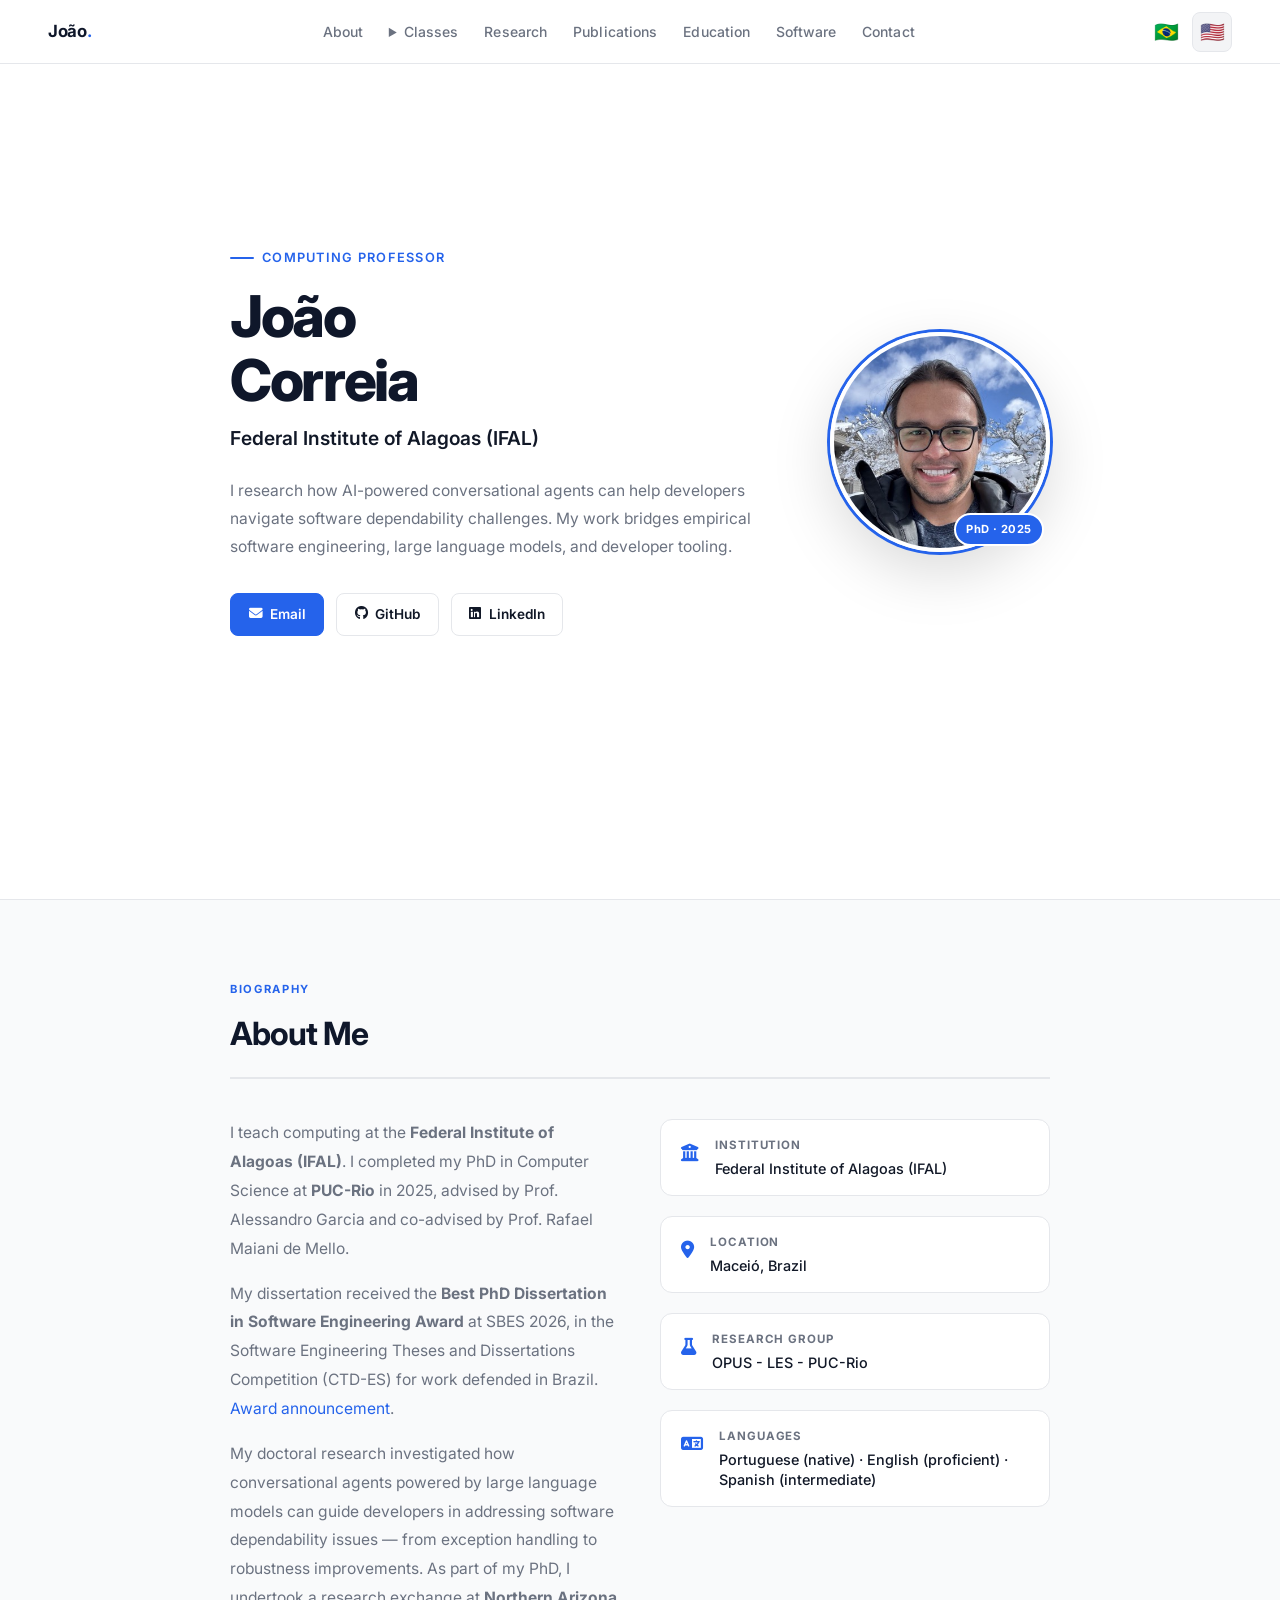
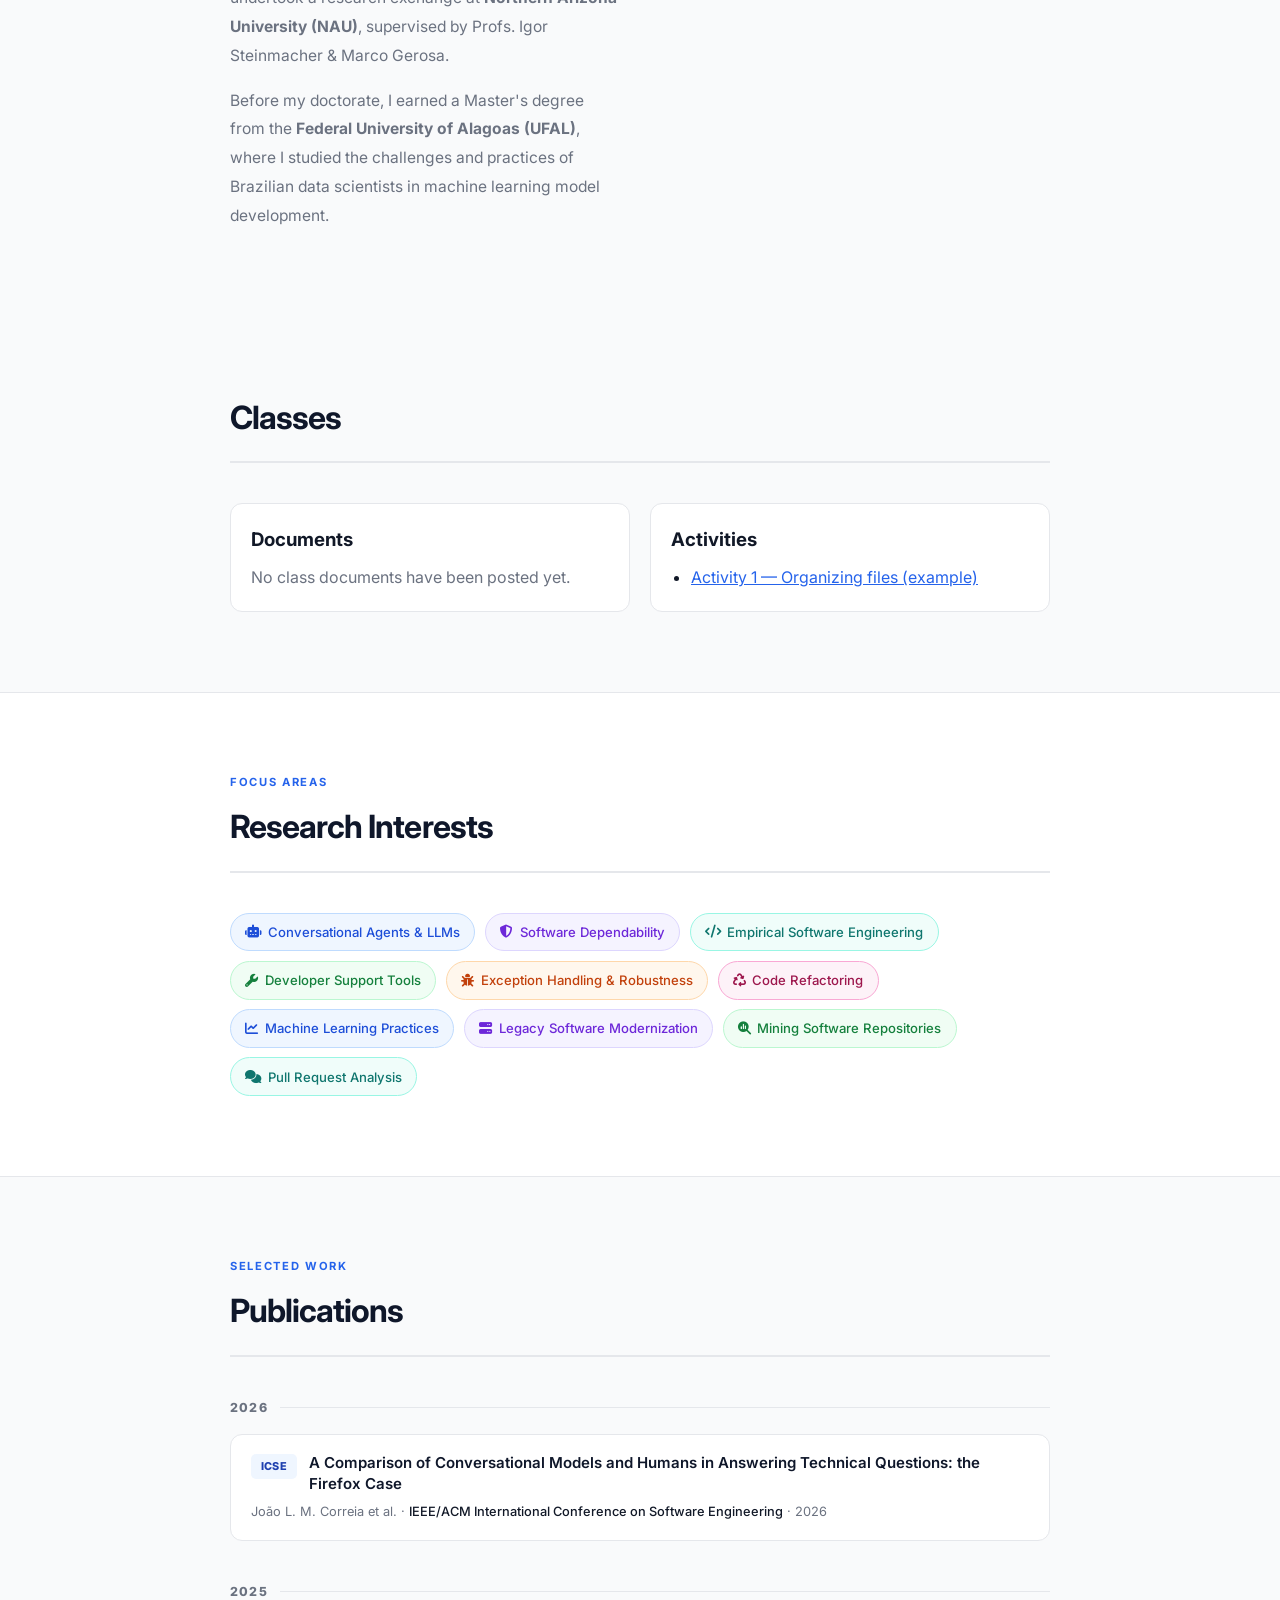
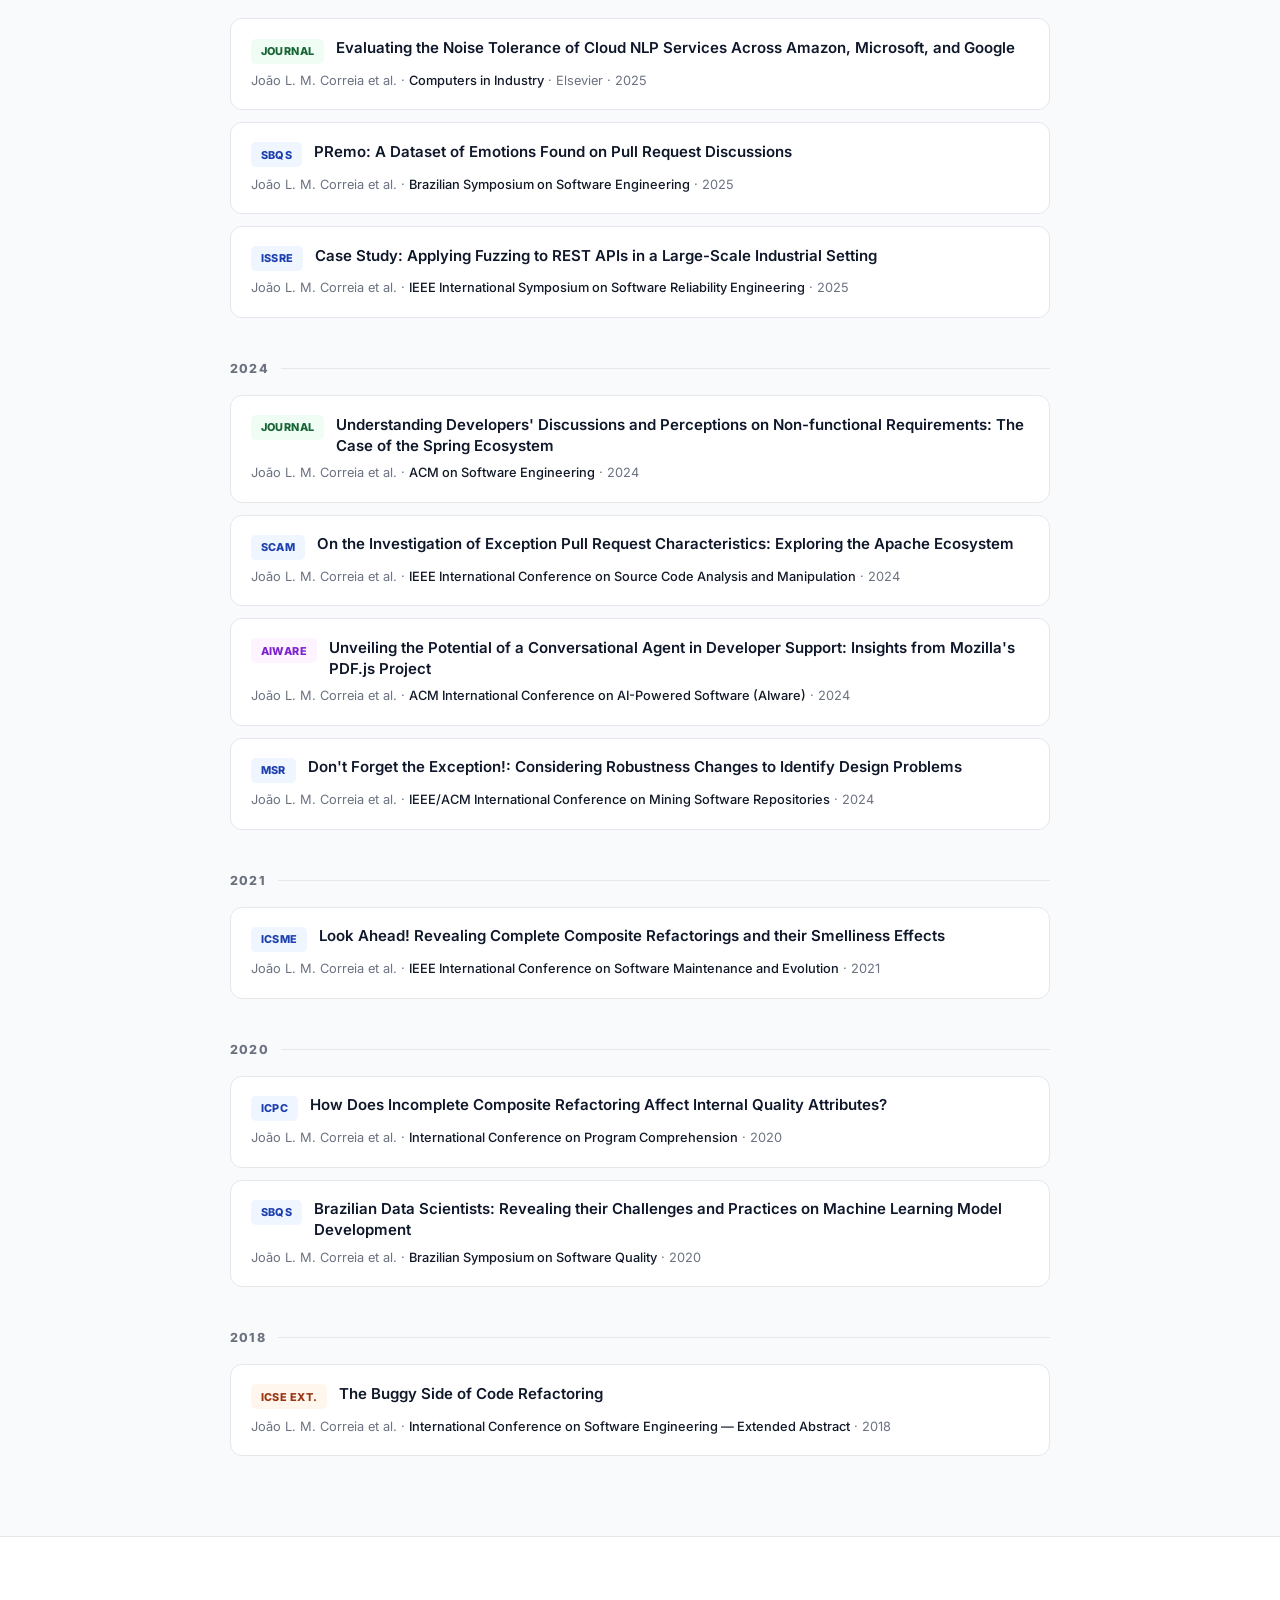
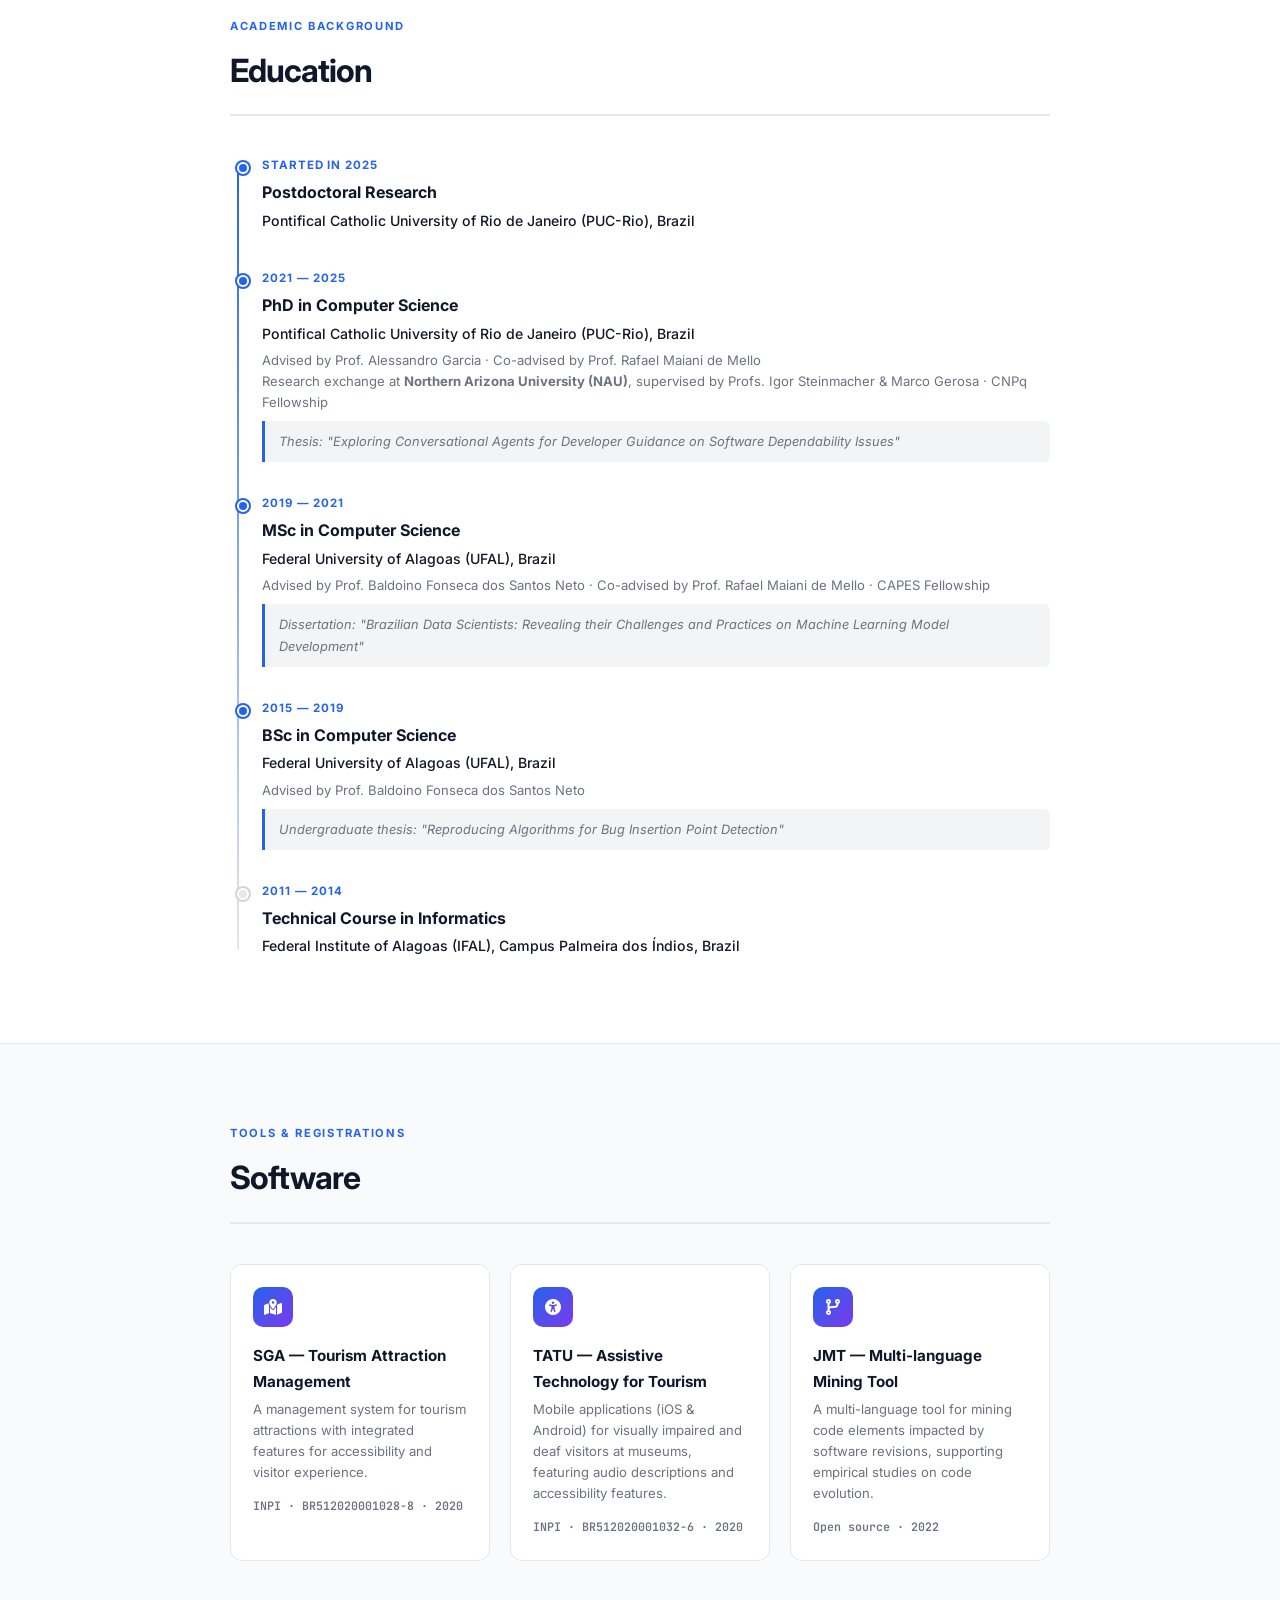
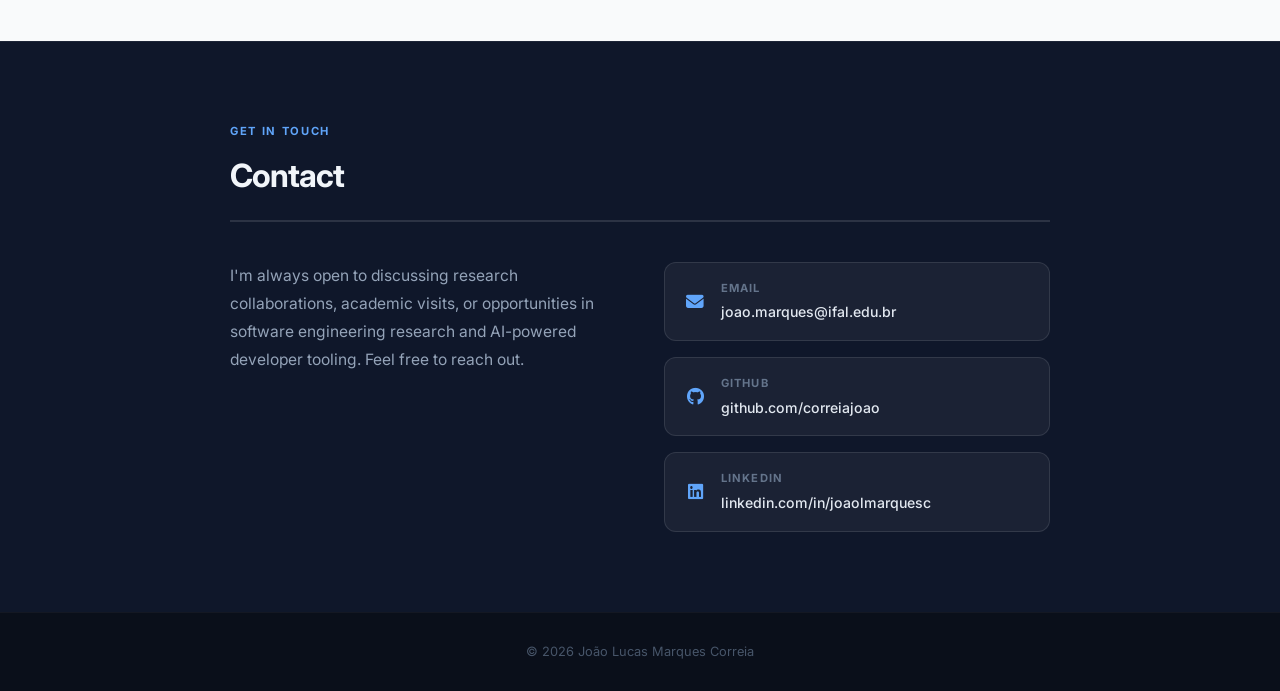
==== commit c98a7494: "Add language flags, sample activity, and IFAL email" ====
--- a/en/index.html
+++ b/en/index.html
@@ -40,11 +40,16 @@
       <li><a href="#education">Education</a></li>
       <li><a href="#software">Software</a></li>
       <li><a href="#contact">Contact</a></li>
-      <li><a href="../" id="languageSwitch" hreflang="pt-BR" lang="pt-BR">Português</a></li>
     </ul>
-    <button type="button" class="nav-toggle" id="navToggle" aria-label="Toggle menu" aria-expanded="false" aria-controls="navLinks">
-      <span aria-hidden="true">☰</span>
-    </button>
+    <div class="nav-controls">
+      <div class="language-switch" role="group" aria-label="Language">
+        <a href="../" hreflang="pt-BR" lang="pt-BR" aria-label="Português do Brasil" title="Português do Brasil"><span aria-hidden="true">🇧🇷</span></a>
+        <a href="./" hreflang="en" lang="en" aria-label="English" title="English" aria-current="page"><span aria-hidden="true">🇺🇸</span></a>
+      </div>
+      <button type="button" class="nav-toggle" id="navToggle" aria-label="Toggle menu" aria-expanded="false" aria-controls="navLinks">
+        <span aria-hidden="true">☰</span>
+      </button>
+    </div>
   </nav>
 
   <!-- ── Hero ──────────────────────────────────────────────────── -->
@@ -62,7 +67,7 @@
           software engineering, large language models, and developer tooling.
         </p>
         <div class="hero-links">
-          <a href="mailto:jcorreia@inf.puc-rio.br" class="btn btn-primary">
+          <a href="mailto:joao.marques@ifal.edu.br" class="btn btn-primary">
             <i class="fa-solid fa-envelope"></i> Email
           </a>
           <a href="https://github.com/correiajoao" class="btn btn-ghost" target="_blank" rel="noopener">
@@ -480,11 +485,11 @@
         </div>
 
         <div class="contact-links">
-          <a href="mailto:jcorreia@inf.puc-rio.br" class="contact-link">
+          <a href="mailto:joao.marques@ifal.edu.br" class="contact-link">
             <i class="fa-solid fa-envelope"></i>
             <div>
               <div class="contact-link-label">Email</div>
-              <div class="contact-link-value">jcorreia@inf.puc-rio.br</div>
+              <div class="contact-link-value">joao.marques@ifal.edu.br</div>
             </div>
           </a>
           <a href="https://github.com/correiajoao" class="contact-link" target="_blank" rel="noopener">
--- a/site.css
+++ b/site.css
@@ -46,6 +46,7 @@
   display: flex;
   align-items: center;
   justify-content: space-between;
+  gap: 1rem;
   padding: 0 clamp(1.25rem, 5vw, 3rem);
 }
 
@@ -75,6 +76,30 @@
 .classes-menu summary:hover,
 .classes-menu summary.active,
 .nav-links a.active { color: var(--navy); }
+
+.nav-controls,
+.language-switch {
+  display: flex;
+  align-items: center;
+  gap: 0.375rem;
+}
+
+.language-switch a {
+  display: grid;
+  place-items: center;
+  width: 2.5rem;
+  height: 2.5rem;
+  border: 1px solid transparent;
+  border-radius: 8px;
+  font-size: 1.25rem;
+  line-height: 1;
+}
+
+.language-switch a:hover,
+.language-switch a[aria-current="page"] {
+  background: var(--light);
+  border-color: var(--border);
+}
 
 .nav-toggle {
   display: none;
@@ -698,7 +723,7 @@
   .js .nav-links:not(.open) { display: none; }
   .nav-links a, .classes-menu summary { font-size: 1rem; }
   .js .nav-toggle { display: block; }
-  html:not(.js) nav { position: static; height: auto; padding-block: 1rem; }
+  html:not(.js) nav { position: static; height: auto; flex-wrap: wrap; padding-block: 1rem; }
   html:not(.js) .nav-links { position: static; flex-wrap: wrap; flex-direction: row; padding: 0; box-shadow: none; border: 0; }
   .classes-menu .classes-submenu { position: static; box-shadow: none; margin-top: 0.5rem; }
 
